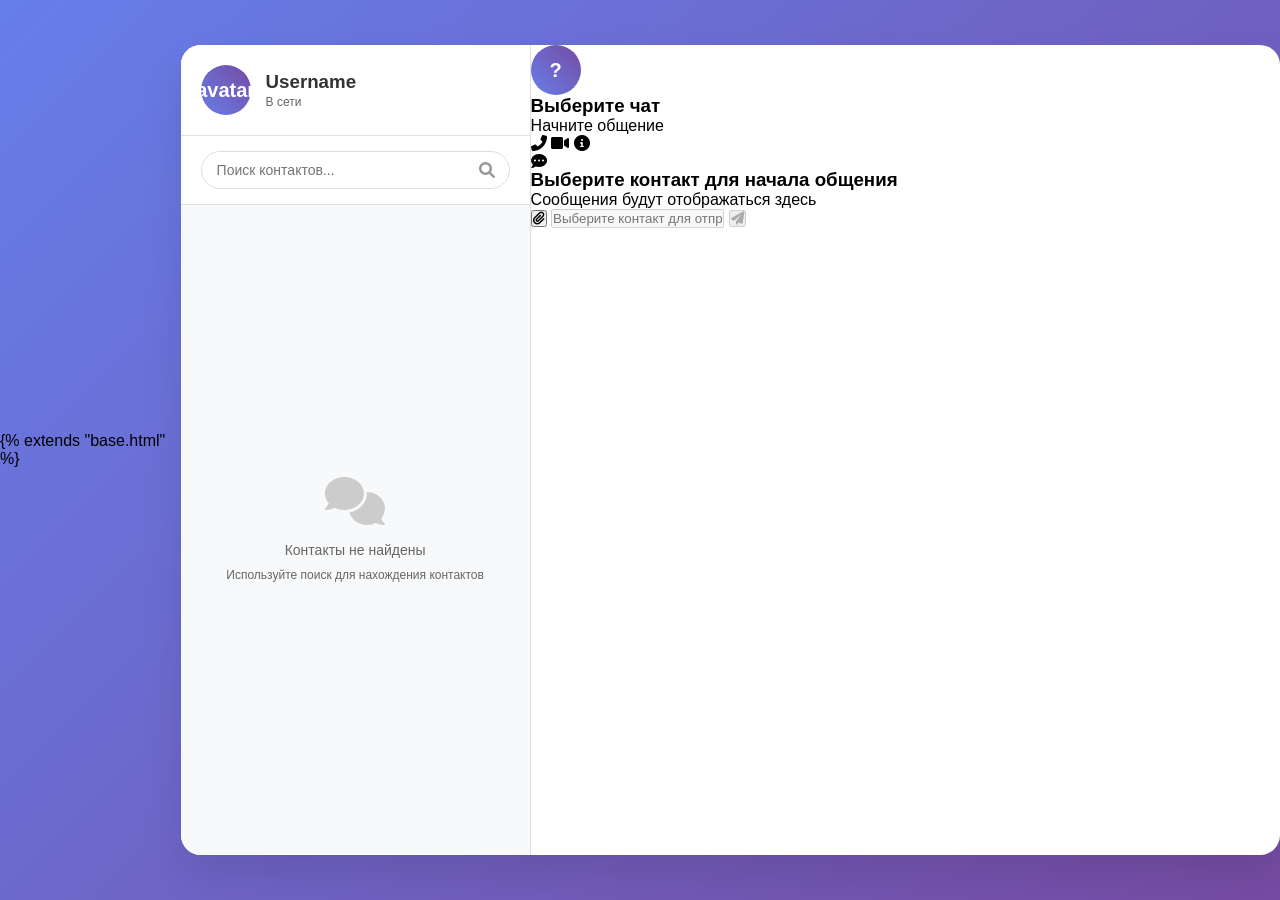
==== templates/index.html @ 9c287035 "added main page in index" ====
{% extends "base.html" %}
<!DOCTYPE html>
<html lang="ru">
<head>
    <meta charset="UTF-8">
    <meta name="viewport" content="width=device-width, initial-scale=1.0">
    <title>QuickChat - Мессенджер</title>
    <link rel="stylesheet" href="https://cdnjs.cloudflare.com/ajax/libs/font-awesome/6.0.0/css/all.min.css">
    <style>
        * {
            margin: 0;
            padding: 0;
            box-sizing: border-box;
        }

        body {
            font-family: 'Segoe UI', Tahoma, Geneva, Verdana, sans-serif;
            background: linear-gradient(135deg, #667eea 0%, #764ba2 100%);
            height: 100vh;
            display: flex;
            justify-content: center;
            align-items: center;
        }

        .messenger-container {
            width: 90%;
            max-width: 1200px;
            height: 90vh;
            background: white;
            border-radius: 20px;
            box-shadow: 0 20px 40px rgba(0,0,0,0.1);
            display: flex;
            overflow: hidden;
        }

        /* Сайдбар с контактами */
        .sidebar {
            width: 350px;
            background: #f8f9fa;
            border-right: 1px solid #e0e0e0;
            display: flex;
            flex-direction: column;
        }

        .sidebar-header {
            padding: 20px;
            background: white;
            border-bottom: 1px solid #e0e0e0;
        }

        .user-profile {
            display: flex;
            align-items: center;
            gap: 15px;
        }

        .avatar {
            width: 50px;
            height: 50px;
            border-radius: 50%;
            background: linear-gradient(45deg, #667eea, #764ba2);
            display: flex;
            align-items: center;
            justify-content: center;
            color: white;
            font-weight: bold;
            font-size: 20px;
        }

        .user-info h3 {
            margin: 0;
            color: #333;
        }

        .user-info p {
            margin: 2px 0 0 0;
            color: #666;
            font-size: 12px;
        }

        .search-container {
            padding: 15px 20px;
            background: white;
            border-bottom: 1px solid #e0e0e0;
        }

        .search-box {
            position: relative;
        }

        .search-box input {
            width: 100%;
            padding: 10px 40px 10px 15px;
            border: 1px solid #ddd;
            border-radius: 20px;
            outline: none;
            font-size: 14px;
        }

        .search-box i {
            position: absolute;
            right: 15px;
            top: 50%;
            transform: translateY(-50%);
            color: #999;
        }

        .contacts-list {
            flex: 1;
            overflow-y: auto;
            display: flex;
            align-items: center;
            justify-content: center;
            color: #666;
        }

        .empty-state {
            text-align: center;
            padding: 40px 20px;
        }

        .empty-state i {
            font-size: 48px;
            color: #ccc;
            margin-bottom: 15px;
        }

        .empty-state p {
            font-size: 14px;
            line-height: 1.5;
        }

        /* Основная область чата */
<!--        .chat-area {-->
<!--            flex: 1;-->
<!--            display: flex;-->
<!--            flex-direction: column;-->
<!--        }-->

<!--        .chat-header {-->
<!--            padding: 20px;-->
<!--            background: white;-->
<!--            border-bottom: 1px solid #e0e0e0;-->
<!--            display: flex;-->
<!--            align-items: center;-->
<!--            justify-content: space-between;-->
<!--        }-->

<!--        .chat-partner {-->
<!--            display: flex;-->
<!--            align-items: center;-->
<!--            gap: 15px;-->
<!--        }-->

<!--        .chat-actions {-->
<!--            display: flex;-->
<!--            gap: 15px;-->
<!--        }-->

<!--        .chat-actions i {-->
<!--            color: #666;-->
<!--            cursor: pointer;-->
<!--            font-size: 18px;-->
<!--            transition: color 0.3s;-->
<!--        }-->

<!--        .chat-actions i:hover {-->
<!--            color: #2196f3;-->
<!--        }-->

<!--        .messages-container {-->
<!--            flex: 1;-->
<!--            padding: 20px;-->
<!--            overflow-y: auto;-->
<!--            background: #fafafa;-->
<!--            display: flex;-->
<!--            align-items: center;-->
<!--            justify-content: center;-->
<!--        }-->

<!--        .chat-empty-state {-->
<!--            text-align: center;-->
<!--            color: #666;-->
<!--        }-->

<!--        .chat-empty-state i {-->
<!--            font-size: 64px;-->
<!--            color: #ddd;-->
<!--            margin-bottom: 20px;-->
<!--        }-->

<!--        .message-input-container {-->
<!--            padding: 20px;-->
<!--            background: white;-->
<!--            border-top: 1px solid #e0e0e0;-->
<!--        }-->

<!--        .input-wrapper {-->
<!--            display: flex;-->
<!--            gap: 10px;-->
<!--            align-items: center;-->
<!--        }-->

<!--        .input-wrapper input {-->
<!--            flex: 1;-->
<!--            padding: 12px 20px;-->
<!--            border: 1px solid #ddd;-->
<!--            border-radius: 25px;-->
<!--            outline: none;-->
<!--            font-size: 14px;-->
<!--        }-->

<!--        .send-button {-->
<!--            background: #2196f3;-->
<!--            color: white;-->
<!--            border: none;-->
<!--            width: 45px;-->
<!--            height: 45px;-->
<!--            border-radius: 50%;-->
<!--            cursor: pointer;-->
<!--            display: flex;-->
<!--            align-items: center;-->
<!--            justify-content: center;-->
<!--            transition: background 0.3s;-->
<!--        }-->

<!--        .send-button:hover {-->
<!--            background: #1976d2;-->
<!--        }-->

<!--        .attachment-button {-->
<!--            background: none;-->
<!--            border: none;-->
<!--            color: #666;-->
<!--            font-size: 20px;-->
<!--            cursor: pointer;-->
<!--            padding: 10px;-->
<!--        }-->

        /* Адаптивность */
        @media (max-width: 768px) {
            .messenger-container {
                width: 100%;
                height: 100vh;
                border-radius: 0;
            }

            .sidebar {
                width: 100%;
            }

            .chat-area {
                display: none;
            }

            .chat-area.active {
                display: flex;
            }
        }
    </style>
</head>
<body>
    <div class="messenger-container">
        <!-- Сайдбар с контактами -->
        <div class="sidebar">
            <div class="sidebar-header">
                <div class="user-profile">
                    <div class="avatar">avatar</div>
                    <div class="user-info">
                        <h3>Username</h3>
                        <p>В сети</p>
                    </div>
                </div>
            </div>

            <div class="search-container">
                <div class="search-box">
                    <input type="text" placeholder="Поиск контактов...">
                    <i class="fas fa-search"></i>
                </div>
            </div>

            <div class="contacts-list">
                <div class="empty-state">
                    <i class="fas fa-comments"></i>
                    <p>Контакты не найдены</p>
                    <p style="font-size: 12px; margin-top: 5px;">Используйте поиск для нахождения контактов</p>
                </div>
            </div>
        </div>

        <!-- Основная область чата -->
        <div class="chat-area">
            <div class="chat-header">
                <div class="chat-partner">
                    <div class="avatar">?</div>
                    <div>
                        <h3>Выберите чат</h3>
                        <p>Начните общение</p>
                    </div>
                </div>
                <div class="chat-actions">
                    <i class="fas fa-phone-alt"></i>
                    <i class="fas fa-video"></i>
                    <i class="fas fa-info-circle"></i>
                </div>
            </div>

            <div class="messages-container">
                <div class="chat-empty-state">
                    <i class="fas fa-comment-dots"></i>
                    <h3>Выберите контакт для начала общения</h3>
                    <p>Сообщения будут отображаться здесь</p>
                </div>
            </div>

            <div class="message-input-container">
                <div class="input-wrapper">
                    <button class="attachment-button">
                        <i class="fas fa-paperclip"></i>
                    </button>
                    <input type="text" placeholder="Выберите контакт для отправки сообщения..." disabled>
                    <button class="send-button" disabled>
                        <i class="fas fa-paper-plane"></i>
                    </button>
                </div>
            </div>
        </div>
    </div>
</body>
</html>
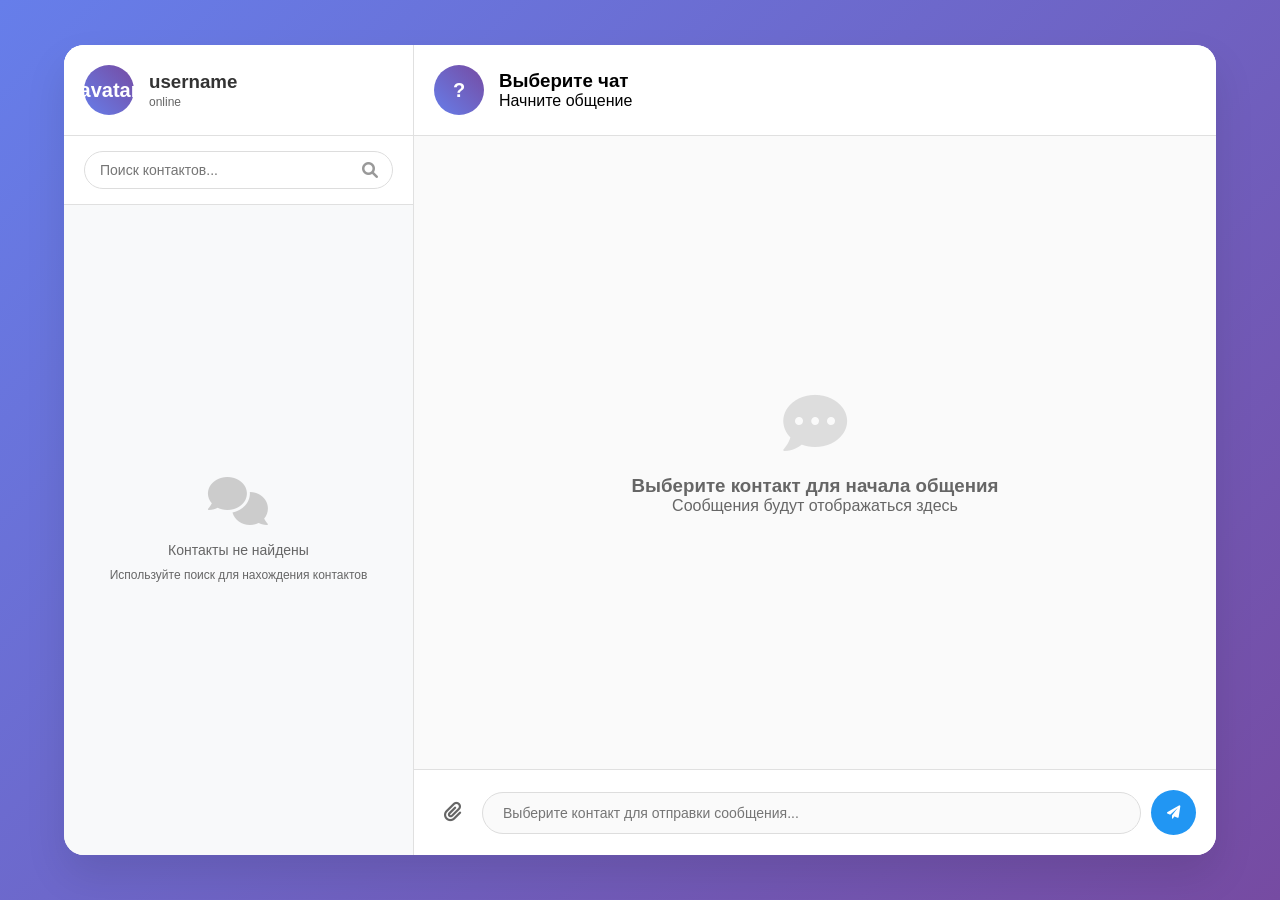
==== commit 0f7235aa: "added main page in index" ====
--- a/templates/index.html
+++ b/templates/index.html
@@ -1,4 +1,3 @@
-{% extends "base.html" %}
 <!DOCTYPE html>
 <html lang="ru">
 <head>
@@ -131,111 +130,112 @@
         }
 
         /* Основная область чата */
-<!--        .chat-area {-->
-<!--            flex: 1;-->
-<!--            display: flex;-->
-<!--            flex-direction: column;-->
-<!--        }-->
-
-<!--        .chat-header {-->
-<!--            padding: 20px;-->
-<!--            background: white;-->
-<!--            border-bottom: 1px solid #e0e0e0;-->
-<!--            display: flex;-->
-<!--            align-items: center;-->
-<!--            justify-content: space-between;-->
-<!--        }-->
-
-<!--        .chat-partner {-->
-<!--            display: flex;-->
-<!--            align-items: center;-->
-<!--            gap: 15px;-->
-<!--        }-->
-
-<!--        .chat-actions {-->
-<!--            display: flex;-->
-<!--            gap: 15px;-->
-<!--        }-->
-
-<!--        .chat-actions i {-->
-<!--            color: #666;-->
-<!--            cursor: pointer;-->
-<!--            font-size: 18px;-->
-<!--            transition: color 0.3s;-->
-<!--        }-->
-
-<!--        .chat-actions i:hover {-->
-<!--            color: #2196f3;-->
-<!--        }-->
-
-<!--        .messages-container {-->
-<!--            flex: 1;-->
-<!--            padding: 20px;-->
-<!--            overflow-y: auto;-->
-<!--            background: #fafafa;-->
-<!--            display: flex;-->
-<!--            align-items: center;-->
-<!--            justify-content: center;-->
-<!--        }-->
-
-<!--        .chat-empty-state {-->
-<!--            text-align: center;-->
-<!--            color: #666;-->
-<!--        }-->
-
-<!--        .chat-empty-state i {-->
-<!--            font-size: 64px;-->
-<!--            color: #ddd;-->
-<!--            margin-bottom: 20px;-->
-<!--        }-->
-
-<!--        .message-input-container {-->
-<!--            padding: 20px;-->
-<!--            background: white;-->
-<!--            border-top: 1px solid #e0e0e0;-->
-<!--        }-->
-
-<!--        .input-wrapper {-->
-<!--            display: flex;-->
-<!--            gap: 10px;-->
-<!--            align-items: center;-->
-<!--        }-->
-
-<!--        .input-wrapper input {-->
-<!--            flex: 1;-->
-<!--            padding: 12px 20px;-->
-<!--            border: 1px solid #ddd;-->
-<!--            border-radius: 25px;-->
-<!--            outline: none;-->
-<!--            font-size: 14px;-->
-<!--        }-->
-
-<!--        .send-button {-->
-<!--            background: #2196f3;-->
-<!--            color: white;-->
-<!--            border: none;-->
-<!--            width: 45px;-->
-<!--            height: 45px;-->
-<!--            border-radius: 50%;-->
-<!--            cursor: pointer;-->
-<!--            display: flex;-->
-<!--            align-items: center;-->
-<!--            justify-content: center;-->
-<!--            transition: background 0.3s;-->
-<!--        }-->
-
-<!--        .send-button:hover {-->
-<!--            background: #1976d2;-->
-<!--        }-->
-
-<!--        .attachment-button {-->
-<!--            background: none;-->
-<!--            border: none;-->
-<!--            color: #666;-->
-<!--            font-size: 20px;-->
-<!--            cursor: pointer;-->
-<!--            padding: 10px;-->
-<!--        }-->
+        .chat-area {
+            flex: 1;
+            display: flex;
+            flex-direction: column;
+        }
+
+        .chat-header {
+            padding: 20px;
+            background: white;
+            border-bottom: 1px solid #e0e0e0;
+            display: flex;
+            align-items: center;
+            justify-content: space-between;
+        }
+
+        .chat-partner {
+            display: flex;
+            align-items: center;
+            gap: 15px;
+        }
+
+        .chat-actions {
+            display: none;
+            gap: 15px;
+        }
+
+        .chat-actions i {
+            color: #666;
+            cursor: pointer;
+            font-size: 18px;
+            transition: color 0.3s;
+        }
+
+        .chat-actions i:hover {
+            color: #2196f3;
+
+        }
+
+        .messages-container {
+            flex: 1;
+            padding: 20px;
+            overflow-y: auto;
+            background: #fafafa;
+            display: flex;
+            align-items: center;
+            justify-content: center;
+        }
+
+        .chat-empty-state {
+            text-align: center;
+            color: #666;
+        }
+
+        .chat-empty-state i {
+            font-size: 64px;
+            color: #ddd;
+            margin-bottom: 20px;
+        }
+
+        .message-input-container {
+            padding: 20px;
+            background: white;
+            border-top: 1px solid #e0e0e0;
+        }
+
+        .input-wrapper {
+            display: flex;
+            gap: 10px;
+            align-items: center;
+        }
+
+        .input-wrapper input {
+            flex: 1;
+            padding: 12px 20px;
+            border: 1px solid #ddd;
+            border-radius: 25px;
+            outline: none;
+            font-size: 14px;
+        }
+
+        .send-button {
+            background: #2196f3;
+            color: white;
+            border: none;
+            width: 45px;
+            height: 45px;
+            border-radius: 50%;
+            cursor: pointer;
+            display: flex;
+            align-items: center;
+            justify-content: center;
+            transition: background 0.3s;
+        }
+
+        .send-button:hover {
+            background: #1976d2;
+        }
+
+        .attachment-button {
+            background: none;
+            border: none;
+            color: #666;
+            font-size: 20px;
+            cursor: pointer;
+            padding: 10px;
+        }
 
         /* Адаптивность */
         @media (max-width: 768px) {
@@ -267,8 +267,8 @@
                 <div class="user-profile">
                     <div class="avatar">avatar</div>
                     <div class="user-info">
-                        <h3>Username</h3>
-                        <p>В сети</p>
+                        <h3>username</h3>
+                        <p>online</p>
                     </div>
                 </div>
             </div>
@@ -300,7 +300,7 @@
                     </div>
                 </div>
                 <div class="chat-actions">
-                    <i class="fas fa-phone-alt"></i>
+                    <i  class="fas fa-phone-alt"></i>
                     <i class="fas fa-video"></i>
                     <i class="fas fa-info-circle"></i>
                 </div>
